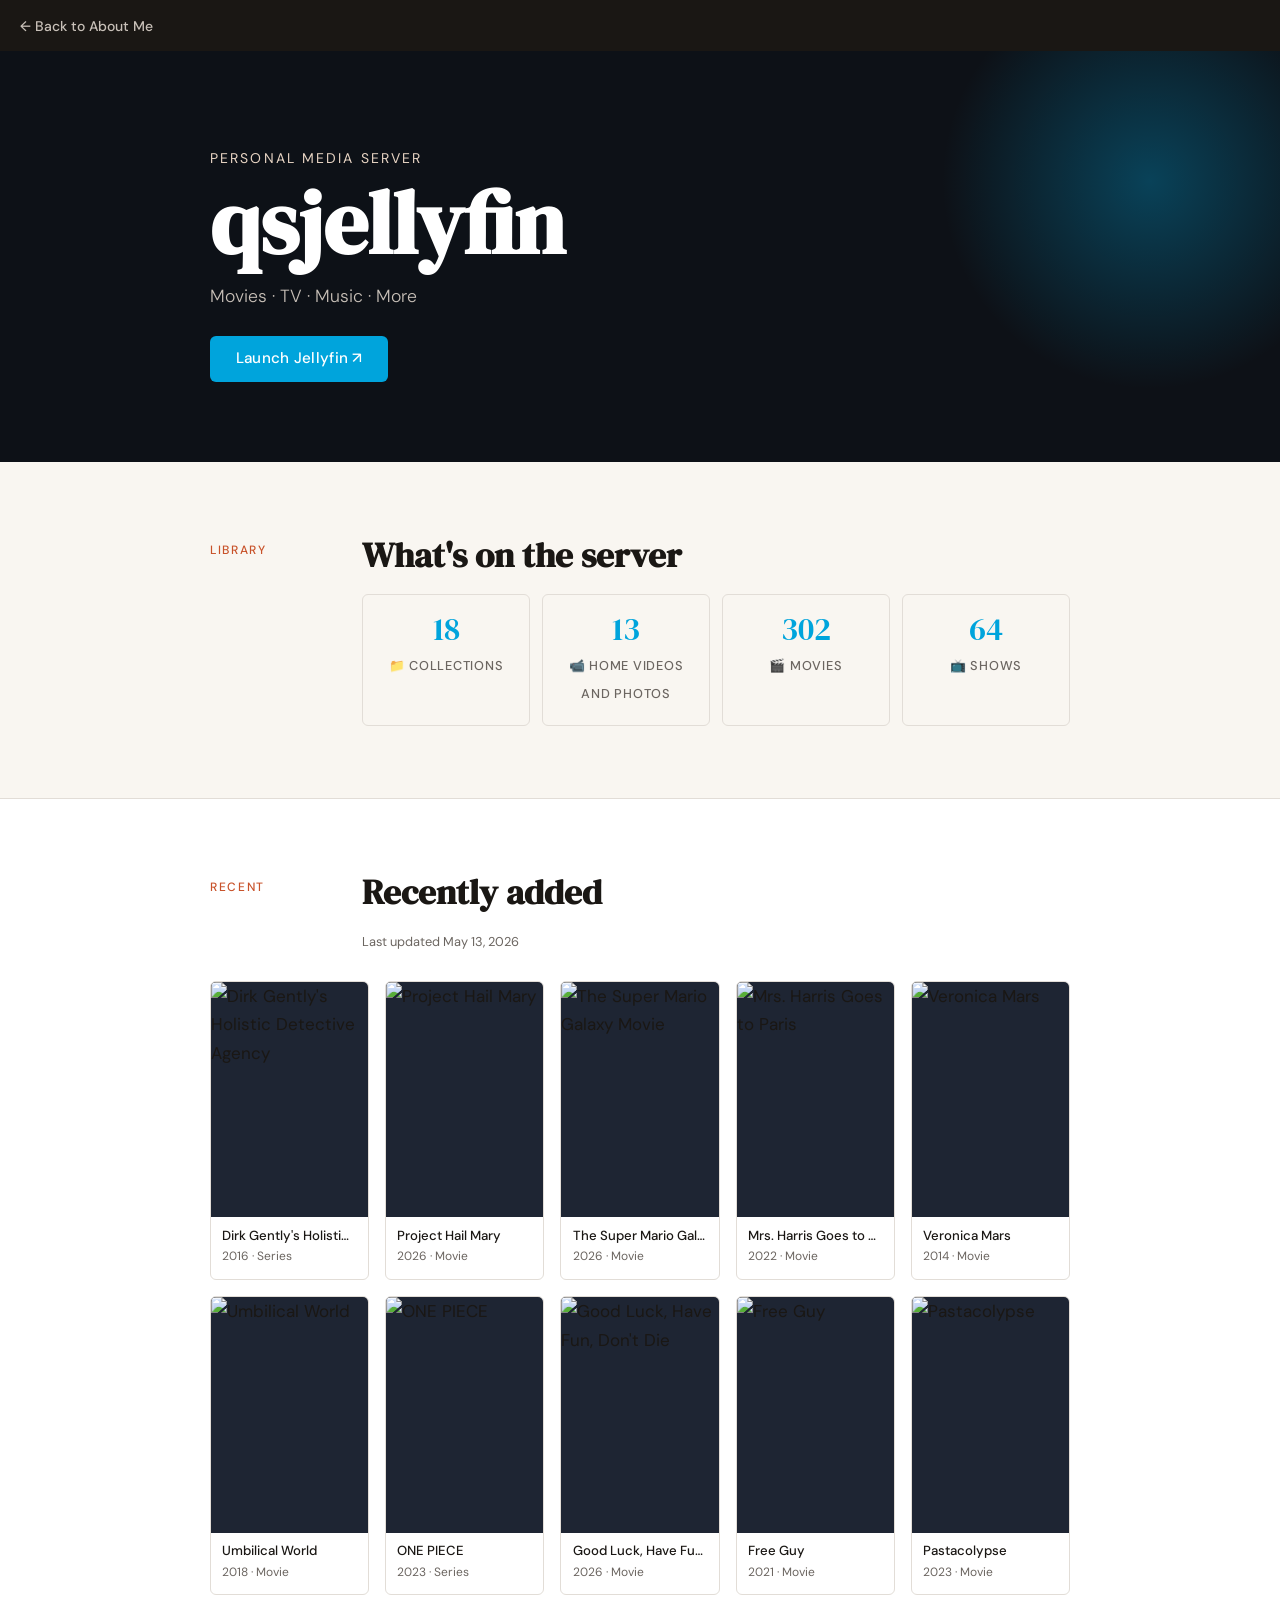
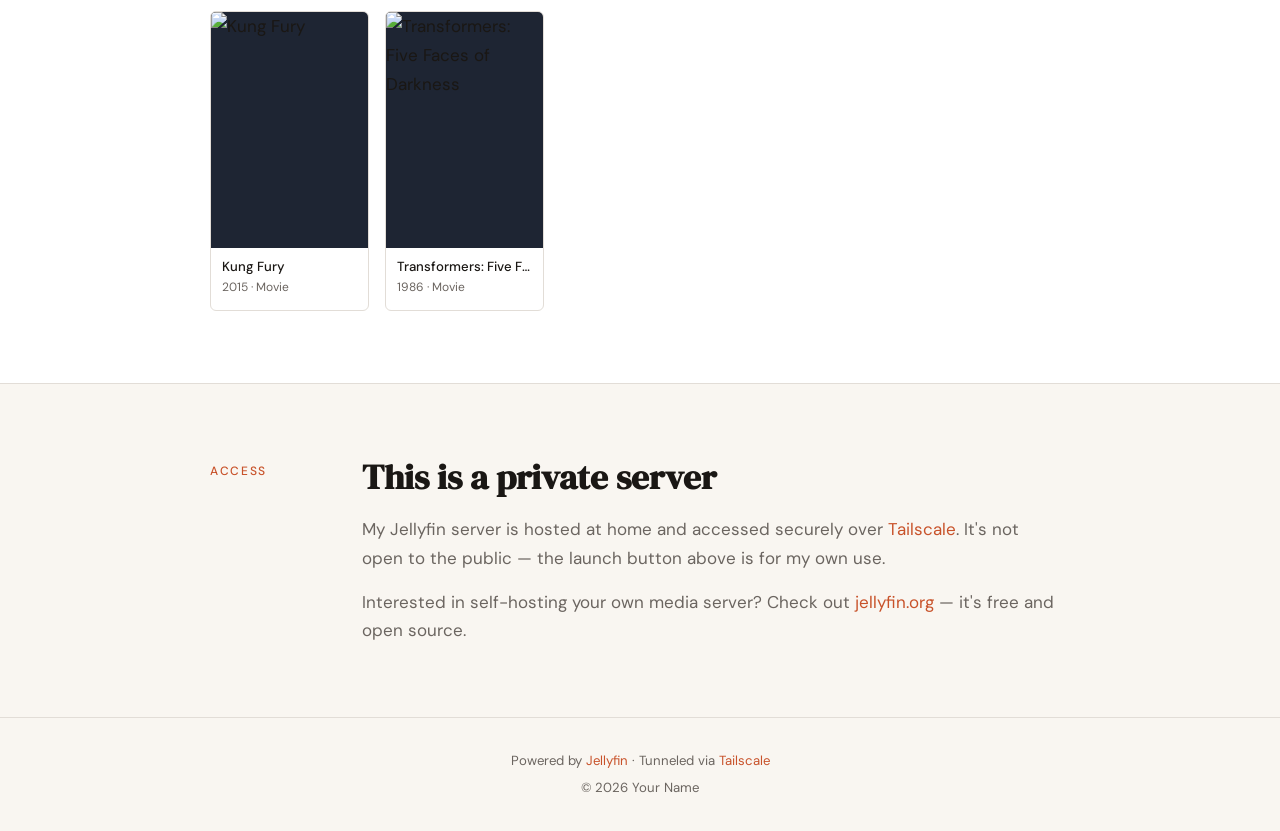
==== jellyfin.html @ 37b15051 "Initial commit - About Me site with Jellyfin page" ====
<!DOCTYPE html>
<html lang="en">
<head>
  <meta charset="UTF-8" />
  <meta name="viewport" content="width=device-width, initial-scale=1.0"/>
  <title>Media Server — Your Name</title>
  <link rel="stylesheet" href="css/style.css" />
  <link rel="stylesheet" href="css/jellyfin.css" />
  <link href="https://fonts.googleapis.com/css2?family=DM+Serif+Display:ital@0;1&family=DM+Sans:wght@300;400;500&display=swap" rel="stylesheet"/>
  <link rel="icon" type="image/x-icon" href="favicon.ico">
  <link rel="icon" type="image/png" sizes="32x32" href="favicon-32x32.png">
  <link rel="icon" type="image/png" sizes="16x16" href="favicon-16x16.png">
  <link rel="apple-touch-icon" sizes="180x180" href="apple-touch-icon.png">
  <link rel="manifest" href="site.webmanifest">
</head>
<body>

  <!-- NAV BACK -->
  <nav class="topnav">
    <a href="index.html" class="topnav-back">← Back to About Me</a>
  </nav>

  <!-- HERO -->
  <header class="hero hero--jellyfin">
    <div class="hero-inner">
      <p class="hero-eyebrow">Personal Media Server</p>
      <h1 class="hero-name" id="server-name">My Jellyfin Server</h1>
      <p class="hero-tagline">Movies · TV · Music · More</p>
      <a id="launch-btn" href="#" target="_blank" rel="noopener" class="btn btn--jf">
        Launch Jellyfin ↗
      </a>
    </div>
    <div class="hero-shape"></div>
  </header>

  <main>

    <!-- LIBRARY STATS -->
    <section class="section" id="libraries">
      <div class="container two-col">
        <div class="section-label">Library</div>
        <div class="section-body">
          <h2>What's on the server</h2>
          <div class="stat-grid" id="stat-grid">
            <!-- filled by JS -->
            <div class="stat-card stat-card--loading">Loading…</div>
          </div>
        </div>
      </div>
    </section>

    <!-- RECENTLY ADDED -->
    <section class="section section--alt" id="recent">
      <div class="container">
        <div class="two-col" style="margin-bottom:1.75rem">
          <div class="section-label">Recent</div>
          <div class="section-body">
            <h2>Recently added</h2>
            <p id="generated-at" class="meta-note"></p>
          </div>
        </div>
        <div class="media-grid" id="media-grid">
          <!-- filled by JS -->
        </div>
      </div>
    </section>

    <!-- PRIVATE NOTE -->
    <section class="section" id="access-note">
      <div class="container two-col">
        <div class="section-label">Access</div>
        <div class="section-body">
          <h2>This is a private server</h2>
          <p>
            My Jellyfin server is hosted at home and accessed securely over
            <a href="https://tailscale.com" target="_blank" rel="noopener">Tailscale</a>.
            It's not open to the public — the launch button above is for my own use.
          </p>
          <p>
            Interested in self-hosting your own media server?
            Check out <a href="https://jellyfin.org" target="_blank" rel="noopener">jellyfin.org</a>
            — it's free and open source.
          </p>
        </div>
      </div>
    </section>

  </main>

  <footer class="footer">
    <p>Powered by <a href="https://jellyfin.org" target="_blank" rel="noopener">Jellyfin</a> · Tunneled via <a href="https://tailscale.com" target="_blank" rel="noopener">Tailscale</a></p>
    <p>© <span id="year"></span> Your Name</p>
  </footer>

  <script src="js/jellyfin.js"></script>
</body>
</html>
---- css/style.css ----
/* =============================================
   CSS VARIABLES — edit these to retheme the site
   ============================================= */
:root {
  --bg:        #F9F6F1;
  --bg-alt:    #FFFFFF;
  --ink:       #1A1714;
  --ink-light: #6B6560;
  --accent:    #C8522A;
  --accent-2:  #E8D5C4;
  --border:    #E2DDD7;
  --radius:    6px;
  --font-display: 'DM Serif Display', Georgia, serif;
  --font-body:    'DM Sans', system-ui, sans-serif;
  --max-w:     860px;
  --transition: 0.25s ease;
}

/* =============================================
   RESET & BASE
   ============================================= */
*, *::before, *::after { box-sizing: border-box; margin: 0; padding: 0; }

html { scroll-behavior: smooth; }

body {
  background: var(--bg);
  color: var(--ink);
  font-family: var(--font-body);
  font-size: 1.0625rem;
  line-height: 1.7;
  -webkit-font-smoothing: antialiased;
}

a { color: var(--accent); text-decoration: none; }
a:hover { text-decoration: underline; }

p + p { margin-top: 0.85em; }

strong { font-weight: 500; }

/* =============================================
   LAYOUT HELPERS
   ============================================= */
.container {
  width: min(var(--max-w), 100% - 2.5rem);
  margin-inline: auto;
}

.two-col {
  display: grid;
  grid-template-columns: 120px 1fr;
  gap: 2rem;
  align-items: start;
}

.center { text-align: center; }

@media (max-width: 600px) {
  .two-col { grid-template-columns: 1fr; gap: 0.5rem; }
}

/* =============================================
   BUTTON
   ============================================= */
.btn {
  display: inline-block;
  margin-top: 1.5rem;
  padding: 0.65rem 1.6rem;
  background: var(--accent);
  color: #fff;
  border-radius: var(--radius);
  font-family: var(--font-body);
  font-weight: 500;
  font-size: 0.95rem;
  letter-spacing: 0.02em;
  transition: background var(--transition), transform var(--transition);
}
.btn:hover {
  background: #a8401e;
  transform: translateY(-2px);
  text-decoration: none;
}

/* =============================================
   HERO
   ============================================= */
.hero {
  position: relative;
  padding: 6rem 1.25rem 5rem;
  overflow: hidden;
  background: var(--ink);
  color: #fff;
}

.hero-inner {
  position: relative;
  z-index: 2;
  width: min(var(--max-w), 100% - 2.5rem);
  margin-inline: auto;
}

.hero-eyebrow {
  font-size: 0.875rem;
  letter-spacing: 0.15em;
  text-transform: uppercase;
  color: var(--accent-2);
  margin-bottom: 0.4rem;
  opacity: 0;
  animation: fadeUp 0.6s 0.1s forwards;
}

.hero-name {
  font-family: var(--font-display);
  font-size: clamp(3rem, 8vw, 5.5rem);
  line-height: 1.05;
  color: #fff;
  opacity: 0;
  animation: fadeUp 0.6s 0.25s forwards;
}

.hero-tagline {
  margin-top: 0.75rem;
  font-size: 1.1rem;
  font-weight: 300;
  color: #c8c0b8;
  opacity: 0;
  animation: fadeUp 0.6s 0.4s forwards;
}

.hero .btn {
  opacity: 0;
  animation: fadeUp 0.6s 0.55s forwards;
}

/* Decorative blob */
.hero-shape {
  position: absolute;
  top: -80px;
  right: -80px;
  width: 420px;
  height: 420px;
  border-radius: 50%;
  background: radial-gradient(circle, #c8522a44 0%, transparent 70%);
  pointer-events: none;
}

/* =============================================
   SECTIONS
   ============================================= */
.section { padding: 4.5rem 1.25rem; }
.section--alt { background: var(--bg-alt); border-top: 1px solid var(--border); border-bottom: 1px solid var(--border); }

.section-label {
  padding-top: 0.35rem;
  font-size: 0.75rem;
  font-weight: 500;
  letter-spacing: 0.14em;
  text-transform: uppercase;
  color: var(--accent);
}

.section-body h2 {
  font-family: var(--font-display);
  font-size: clamp(1.6rem, 3vw, 2.2rem);
  line-height: 1.2;
  margin-bottom: 1.1rem;
}

.section-body p {
  color: var(--ink-light);
  max-width: 58ch;
}

/* =============================================
   SKILLS TAG LIST
   ============================================= */
.tag-list {
  list-style: none;
  display: flex;
  flex-wrap: wrap;
  gap: 0.5rem;
  margin-top: 0.25rem;
}

.tag-list li {
  padding: 0.35rem 0.9rem;
  background: var(--bg);
  border: 1px solid var(--border);
  border-radius: 100px;
  font-size: 0.875rem;
  color: var(--ink);
  transition: border-color var(--transition), background var(--transition);
}

.tag-list li:hover {
  border-color: var(--accent);
  background: #fff3ee;
}

/* =============================================
   TIMELINE
   ============================================= */
.timeline { margin-top: 0.5rem; }

.timeline-item {
  padding: 1.25rem 0 1.25rem 1rem;
  border-left: 2px solid var(--border);
  position: relative;
  transition: border-color var(--transition);
}

.timeline-item + .timeline-item { margin-top: 0.25rem; }

.timeline-item::before {
  content: '';
  position: absolute;
  left: -5px;
  top: 1.5rem;
  width: 8px;
  height: 8px;
  border-radius: 50%;
  background: var(--accent);
}

.timeline-item:hover { border-color: var(--accent); }

.timeline-date {
  font-size: 0.8rem;
  font-weight: 500;
  letter-spacing: 0.06em;
  color: var(--accent);
  text-transform: uppercase;
}

.timeline-item h3 {
  font-family: var(--font-display);
  font-size: 1.2rem;
  margin: 0.2rem 0 0.1rem;
}

.timeline-company {
  font-size: 0.875rem;
  color: var(--ink-light);
  margin-bottom: 0.4rem !important;
}

.timeline-item p {
  font-size: 0.925rem;
}

/* =============================================
   LINK LIST
   ============================================= */
.link-list {
  list-style: none;
  display: flex;
  flex-direction: column;
  gap: 0.75rem;
  margin-top: 0.5rem;
}

.link-list a {
  display: flex;
  align-items: center;
  gap: 1rem;
  padding: 0.9rem 1.1rem;
  border: 1px solid var(--border);
  border-radius: var(--radius);
  background: var(--bg);
  color: var(--ink);
  transition: border-color var(--transition), transform var(--transition), box-shadow var(--transition);
}

.link-list a:hover {
  border-color: var(--accent);
  transform: translateX(4px);
  box-shadow: 0 4px 16px #0000000d;
  text-decoration: none;
}

.link-icon {
  display: grid;
  place-items: center;
  width: 2.25rem;
  height: 2.25rem;
  border-radius: 50%;
  background: var(--accent-2);
  color: var(--accent);
  font-weight: 700;
  font-size: 0.8rem;
  flex-shrink: 0;
}

.link-text { display: flex; flex-direction: column; gap: 0.1rem; }
.link-text strong { font-weight: 500; line-height: 1.2; }
.link-text em { font-style: normal; font-size: 0.8rem; color: var(--ink-light); }

/* =============================================
   CONTACT SECTION
   ============================================= */
#contact h2 {
  font-family: var(--font-display);
  font-size: clamp(1.8rem, 3vw, 2.5rem);
  margin-bottom: 0.5rem;
}
#contact p { color: var(--ink-light); }

/* =============================================
   FOOTER
   ============================================= */
.footer {
  padding: 2rem 1.25rem;
  text-align: center;
  font-size: 0.825rem;
  color: var(--ink-light);
  border-top: 1px solid var(--border);
}
.footer p + p { margin-top: 0.25rem; }

/* =============================================
   ANIMATIONS
   ============================================= */
@keyframes fadeUp {
  from { opacity: 0; transform: translateY(18px); }
  to   { opacity: 1; transform: translateY(0); }
}

.reveal {
  opacity: 0;
  transform: translateY(24px);
  transition: opacity 0.55s ease, transform 0.55s ease;
}
.reveal.visible {
  opacity: 1;
  transform: none;
}
---- css/jellyfin.css ----
/* =============================================
   jellyfin.css  — styles for jellyfin.html
   (shared style.css is also loaded on this page)
   ============================================= */

/* ── Top nav ── */
.topnav {
  background: var(--ink);
  padding: 0.7rem 1.25rem;
}
.topnav-back {
  color: #c8c0b8;
  font-size: 0.875rem;
  font-weight: 500;
  transition: color var(--transition);
}
.topnav-back:hover { color: #fff; text-decoration: none; }

/* ── Jellyfin hero accent ── */
.hero--jellyfin { background: #0d1117; }
.hero--jellyfin .hero-shape {
  background: radial-gradient(circle, #00a4dc55 0%, transparent 70%);
}

.btn--jf { background: #00a4dc; }
.btn--jf:hover { background: #0088bb; }

/* ── Library stat grid ── */
.stat-grid {
  display: grid;
  grid-template-columns: repeat(auto-fill, minmax(140px, 1fr));
  gap: 0.75rem;
  margin-top: 0.5rem;
}

.stat-card {
  padding: 1.1rem 1rem;
  border: 1px solid var(--border);
  border-radius: var(--radius);
  background: var(--bg);
  text-align: center;
  transition: border-color var(--transition), transform var(--transition);
}
.stat-card:hover {
  border-color: #00a4dc;
  transform: translateY(-3px);
}

.stat-card--loading {
  color: var(--ink-light);
  font-size: 0.875rem;
  grid-column: 1 / -1;
}

.stat-count {
  display: block;
  font-family: var(--font-display);
  font-size: 2rem;
  line-height: 1;
  color: #00a4dc;
  margin-bottom: 0.3rem;
}
.stat-label {
  font-size: 0.8rem;
  font-weight: 500;
  letter-spacing: 0.06em;
  text-transform: uppercase;
  color: var(--ink-light);
}

/* ── Media grid ── */
.media-grid {
  display: grid;
  grid-template-columns: repeat(auto-fill, minmax(140px, 1fr));
  gap: 1rem;
}

.media-card {
  border-radius: var(--radius);
  overflow: hidden;
  background: var(--bg-alt);
  border: 1px solid var(--border);
  transition: transform var(--transition), box-shadow var(--transition);
  cursor: default;
}
.media-card:hover {
  transform: translateY(-5px);
  box-shadow: 0 8px 24px #0000001a;
}

.media-poster {
  width: 100%;
  aspect-ratio: 2/3;
  object-fit: cover;
  background: #1e2533;
  display: block;
}
.media-poster-placeholder {
  width: 100%;
  aspect-ratio: 2/3;
  background: linear-gradient(135deg, #1e2533 0%, #0d1117 100%);
  display: flex;
  align-items: center;
  justify-content: center;
  font-size: 2rem;
}

.media-info {
  padding: 0.6rem 0.7rem 0.75rem;
}
.media-title {
  font-size: 0.825rem;
  font-weight: 500;
  line-height: 1.3;
  white-space: nowrap;
  overflow: hidden;
  text-overflow: ellipsis;
}
.media-meta {
  font-size: 0.75rem;
  color: var(--ink-light);
  margin-top: 0.15rem;
}

/* ── Misc ── */
.meta-note {
  font-size: 0.8rem;
  color: var(--ink-light);
  margin-top: 0 !important;
}

.empty-state {
  grid-column: 1 / -1;
  padding: 2rem;
  text-align: center;
  color: var(--ink-light);
  font-size: 0.9rem;
  border: 1px dashed var(--border);
  border-radius: var(--radius);
}

@media (max-width: 480px) {
  .media-grid  { grid-template-columns: repeat(3, 1fr); }
  .stat-grid   { grid-template-columns: repeat(2, 1fr); }
}
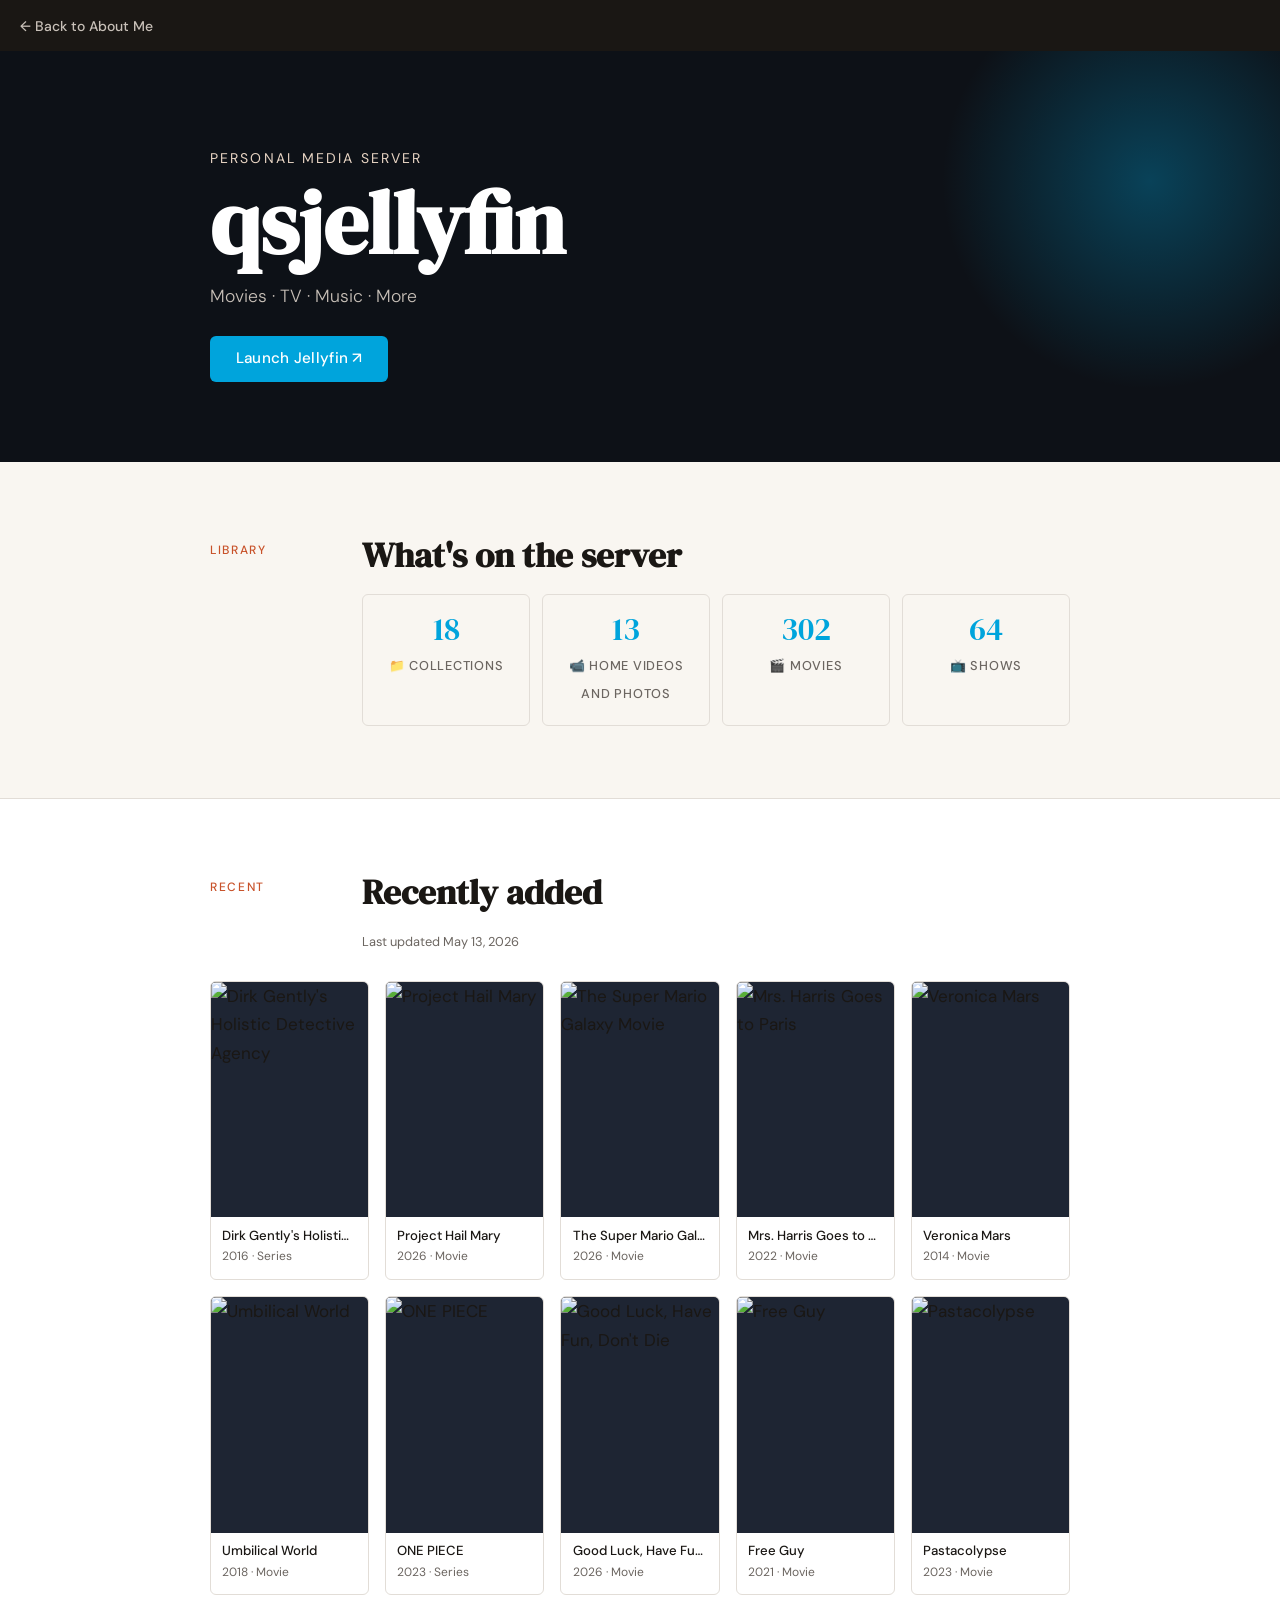
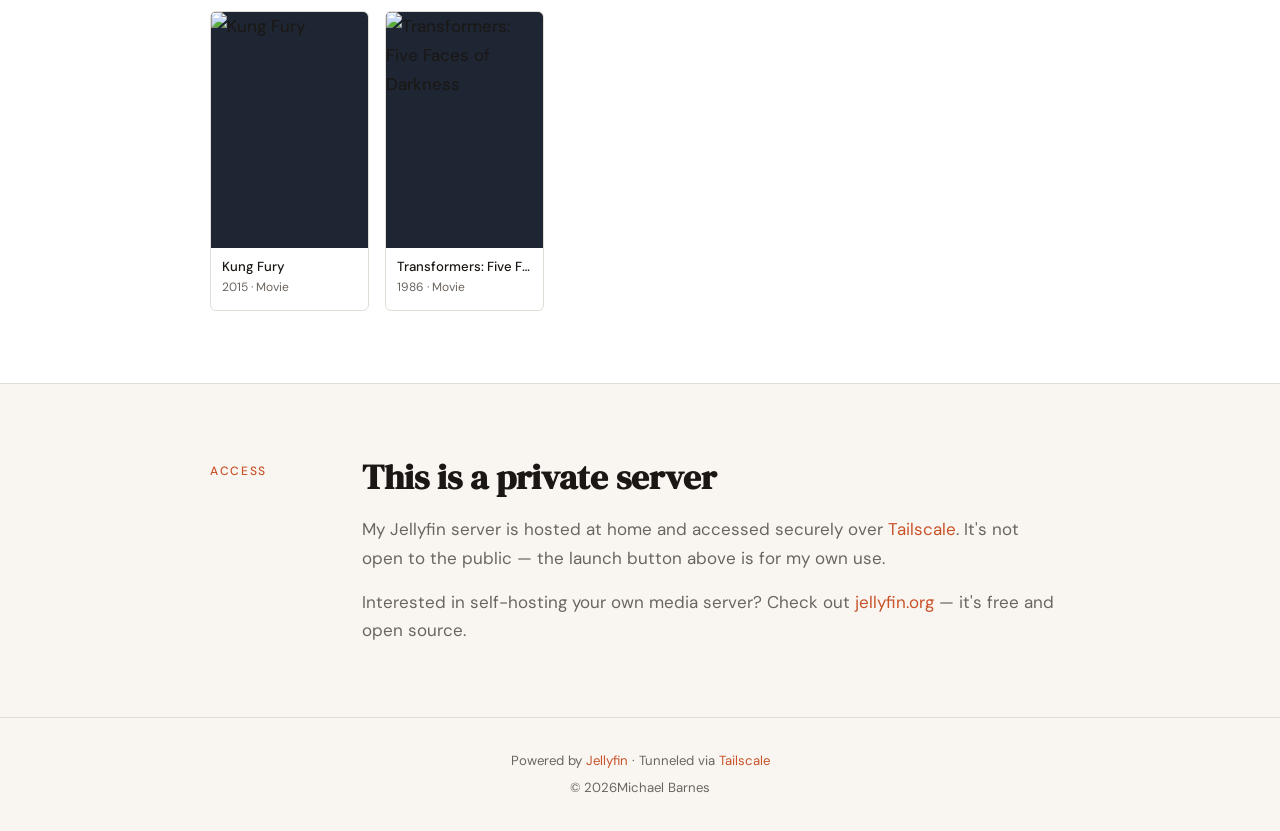
==== commit 670be466: "Updated name and default data fields" ====
--- a/jellyfin.html
+++ b/jellyfin.html
@@ -3,7 +3,7 @@
 <head>
   <meta charset="UTF-8" />
   <meta name="viewport" content="width=device-width, initial-scale=1.0"/>
-  <title>Media Server — Your Name</title>
+  <title>Michael Barnes Media Server</title>
   <link rel="stylesheet" href="css/style.css" />
   <link rel="stylesheet" href="css/jellyfin.css" />
   <link href="https://fonts.googleapis.com/css2?family=DM+Serif+Display:ital@0;1&family=DM+Sans:wght@300;400;500&display=swap" rel="stylesheet"/>
@@ -89,7 +89,7 @@
 
   <footer class="footer">
     <p>Powered by <a href="https://jellyfin.org" target="_blank" rel="noopener">Jellyfin</a> · Tunneled via <a href="https://tailscale.com" target="_blank" rel="noopener">Tailscale</a></p>
-    <p>© <span id="year"></span> Your Name</p>
+    <p>© <span id="year"></span>Michael Barnes</p>
   </footer>
 
   <script src="js/jellyfin.js"></script>
